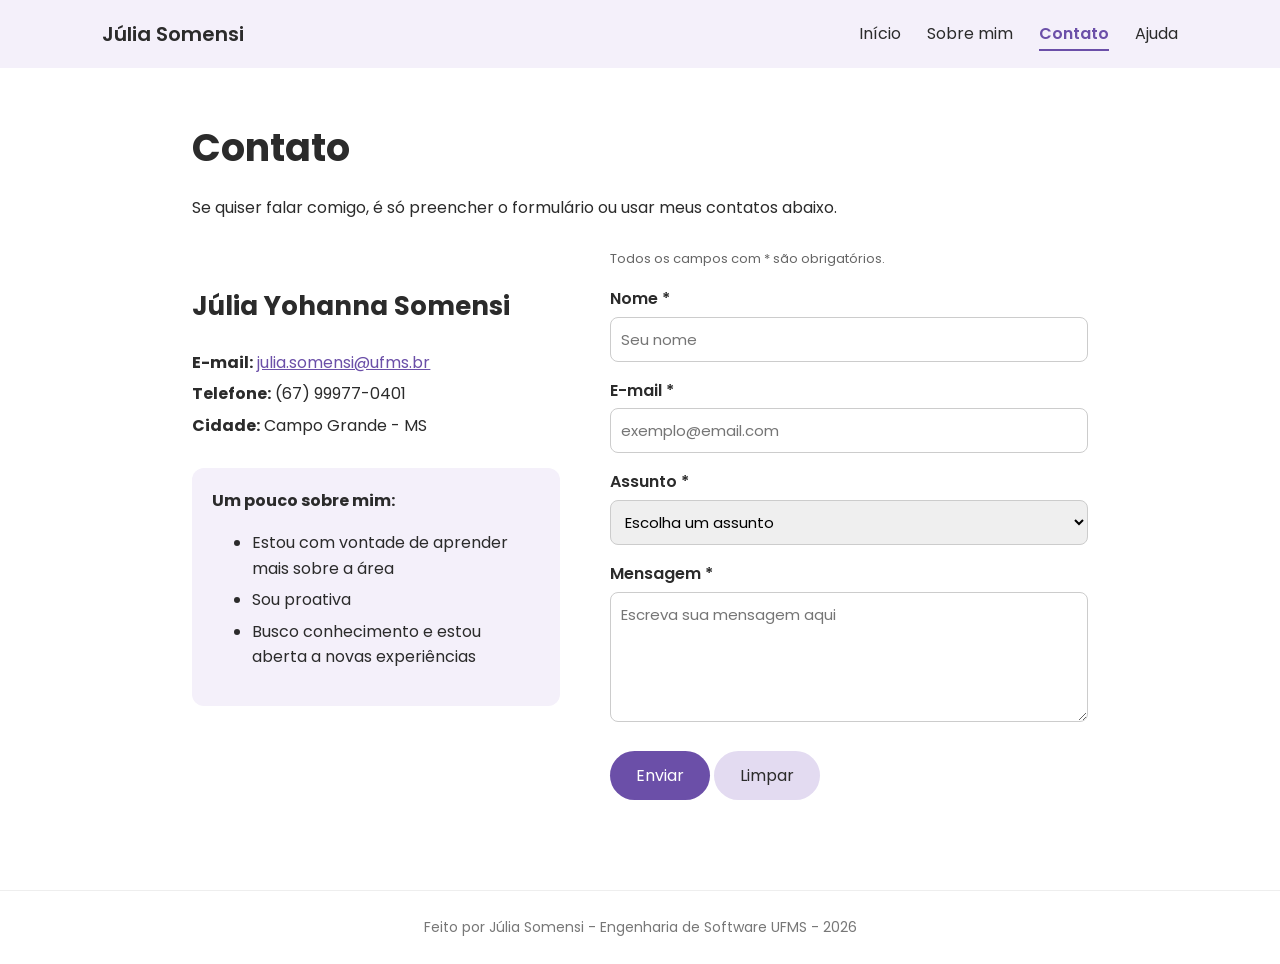
==== contato.html @ b9a3550f "Add files via upload" ====
<!DOCTYPE html>
<html lang="pt-BR">
<head>
  <meta charset="UTF-8">
  <meta name="viewport" content="width=device-width, initial-scale=1.0">
  <title>Contato - Júlia Somensi</title>
  <link href="https://fonts.googleapis.com/css2?family=Poppins:wght@400;600&display=swap" rel="stylesheet">
  <link rel="stylesheet" href="style.css">
</head>
<body>

  <header>
    <a href="index.html" class="nome-menu">Júlia Somensi</a>
    <nav>
      <a href="index.html">Início</a>
      <a href="sobre.html">Sobre mim</a>
      <a href="contato.html" class="ativo">Contato</a>
      <a href="ajuda.html">Ajuda</a>
    </nav>
  </header>

  <main>
    <h1>Contato</h1>
    <p>Se quiser falar comigo, é só preencher o formulário ou usar meus contatos abaixo.</p>

    <div class="contato">
      <div class="info-contato">
        <h2>Júlia Yohanna Somensi</h2>
        <p><strong>E-mail:</strong> <a href="mailto:julia.somensi@ufms.br">julia.somensi@ufms.br</a></p>
        <p><strong>Telefone:</strong> (67) 99977-0401</p>
        <p><strong>Cidade:</strong> Campo Grande - MS</p>

        <div class="sobre-mim-contato">
          <strong>Um pouco sobre mim:</strong>
          <ul>
            <li>Estou com vontade de aprender mais sobre a área</li>
            <li>Sou proativa</li>
            <li>Busco conhecimento e estou aberta a novas experiências</li>
          </ul>
        </div>
      </div>

      <form id="formulario" novalidate>
        <p class="obs">Todos os campos com * são obrigatórios.</p>

        <label for="nome">Nome *</label>
        <input type="text" id="nome" placeholder="Seu nome">
        <p class="erro" id="erro-nome"></p>

        <label for="email">E-mail *</label>
        <input type="email" id="email" placeholder="exemplo@email.com">
        <p class="erro" id="erro-email"></p>

        <label for="assunto">Assunto *</label>
        <select id="assunto">
          <option value="">Escolha um assunto</option>
          <option>Trabalho da faculdade</option>
          <option>Oportunidade de estágio</option>
          <option>Outro</option>
        </select>
        <p class="erro" id="erro-assunto"></p>

        <label for="mensagem">Mensagem *</label>
        <textarea id="mensagem" placeholder="Escreva sua mensagem aqui"></textarea>
        <p class="erro" id="erro-mensagem"></p>

        <div class="botoes-form">
          <button type="submit" class="botao">Enviar</button>
          <button type="reset" class="botao botao-claro">Limpar</button>
        </div>

        <p class="sucesso" id="sucesso" style="display: none;"></p>
      </form>
    </div>
  </main>

  <script>
    // confere se os campos foram preenchidos antes de enviar
    var form = document.getElementById("formulario");

    form.addEventListener("submit", function (e) {
      e.preventDefault();
      var ok = true;

      var nome = document.getElementById("nome").value.trim();
      var email = document.getElementById("email").value.trim();
      var assunto = document.getElementById("assunto").value;
      var mensagem = document.getElementById("mensagem").value.trim();

      document.getElementById("erro-nome").textContent = "";
      document.getElementById("erro-email").textContent = "";
      document.getElementById("erro-assunto").textContent = "";
      document.getElementById("erro-mensagem").textContent = "";
      document.getElementById("sucesso").style.display = "none";

      if (nome === "") {
        document.getElementById("erro-nome").textContent = "Preencha seu nome.";
        ok = false;
      }
      if (email === "" || !email.includes("@") || !email.includes(".")) {
        document.getElementById("erro-email").textContent = "Digite um e-mail válido (ex: nome@email.com).";
        ok = false;
      }
      if (assunto === "") {
        document.getElementById("erro-assunto").textContent = "Escolha um assunto.";
        ok = false;
      }
      if (mensagem === "") {
        document.getElementById("erro-mensagem").textContent = "Escreva uma mensagem.";
        ok = false;
      }

      if (ok) {
        document.getElementById("sucesso").textContent = "Mensagem enviada! Obrigada, " + nome + ". Vou responder assim que puder.";
        document.getElementById("sucesso").style.display = "block";
        form.reset();
      }
    });

    form.addEventListener("reset", function () {
      document.getElementById("erro-nome").textContent = "";
      document.getElementById("erro-email").textContent = "";
      document.getElementById("erro-assunto").textContent = "";
      document.getElementById("erro-mensagem").textContent = "";
    });
  </script>

  <footer>
    Feito por Júlia Somensi - Engenharia de Software UFMS - 2026
  </footer>

</body>
</html>
---- style.css ----
/* estilo do portfolio - julia somensi */

* {
  box-sizing: border-box;
}

body {
  margin: 0;
  font-family: 'Poppins', Arial, sans-serif;
  color: #2b2b2b;
  background-color: #ffffff;
  line-height: 1.6;
}

a {
  color: #6b4fa8;
}

/* menu */
header {
  background-color: #f4f0fa;
  padding: 18px 8%;
  display: flex;
  justify-content: space-between;
  align-items: center;
  flex-wrap: wrap;
  gap: 10px;
}

.nome-menu {
  font-weight: 600;
  font-size: 20px;
  color: #2b2b2b;
  text-decoration: none;
}

nav a {
  text-decoration: none;
  color: #2b2b2b;
  margin-left: 22px;
  padding-bottom: 4px;
}

nav a:hover {
  color: #6b4fa8;
}

/* pagina que esta aberta */
nav a.ativo {
  color: #6b4fa8;
  font-weight: 600;
  border-bottom: 2px solid #6b4fa8;
}

main {
  padding: 50px 8%;
  max-width: 1100px;
  margin: 0 auto;
}

h1 {
  font-size: 38px;
  margin: 0 0 10px;
}

h2 {
  font-size: 26px;
  margin-top: 50px;
}

/* inicio */
.inicio {
  text-align: center;
  padding: 60px 0 30px;
}

.inicio h1 {
  font-size: 72px;
  color: #6b4fa8;
  line-height: 1.1;
}

.inicio p {
  font-size: 22px;
  margin: 10px 0 30px;
}

.botao {
  display: inline-block;
  background-color: #6b4fa8;
  color: white;
  padding: 12px 26px;
  border-radius: 25px;
  text-decoration: none;
  border: none;
  font-family: inherit;
  font-size: 16px;
  cursor: pointer;
}

.botao:hover {
  background-color: #523b85;
}

.botao-claro {
  background-color: #e3dbf1;
  color: #2b2b2b;
}

.botao-claro:hover {
  background-color: #d2c6ea;
}

/* cards dos prototipos */
.prototipos {
  display: grid;
  grid-template-columns: 1fr 1fr;
  gap: 30px;
  margin-top: 25px;
}

.card {
  border: 1px solid #e3dbf1;
  border-radius: 12px;
  overflow: hidden;
  background-color: #fff;
}

.card:hover {
  box-shadow: 0 4px 14px rgba(0, 0, 0, 0.1);
}

.card img {
  width: 100%;
  height: 230px;
  object-fit: contain;
  background-color: #f7f7f7;
  display: block;
  border-bottom: 1px solid #eee;
}

.card-texto {
  padding: 18px;
}

.card-texto h3 {
  margin: 0 0 6px;
}

.card-texto p {
  margin: 0 0 14px;
  font-size: 15px;
  color: #555;
}

.tag {
  display: inline-block;
  font-size: 12px;
  background-color: #f4f0fa;
  color: #6b4fa8;
  padding: 3px 10px;
  border-radius: 10px;
  margin-bottom: 8px;
}

/* sobre mim */
.sobre-topo {
  display: flex;
  gap: 40px;
  align-items: center;
}

.foto {
  width: 200px;
  height: 200px;
  border-radius: 50%;
  background-color: #e3dbf1;
  flex-shrink: 0;
  display: flex;
  align-items: center;
  justify-content: center;
  font-size: 60px;
  color: #6b4fa8;
  font-weight: 600;
}

.hobbies {
  display: grid;
  grid-template-columns: repeat(4, 1fr);
  gap: 20px;
}

.hobby {
  background-color: #f4f0fa;
  border-radius: 12px;
  padding: 20px;
  text-align: center;
}

.hobby span {
  font-size: 40px;
}

.hobby h3 {
  margin: 8px 0 4px;
}

.hobby p {
  margin: 0;
  font-size: 14px;
}

.lista-aprendendo li {
  margin-bottom: 6px;
}

/* contato */
.contato {
  display: grid;
  grid-template-columns: 1fr 1.3fr;
  gap: 50px;
}

.info-contato p {
  margin: 6px 0;
}

.sobre-mim-contato {
  margin-top: 30px;
  padding: 20px;
  background-color: #f4f0fa;
  border-radius: 12px;
}

.sobre-mim-contato li {
  margin-bottom: 6px;
}

form label {
  display: block;
  font-weight: 600;
  margin-top: 16px;
  margin-bottom: 5px;
}

form input,
form select,
form textarea {
  width: 100%;
  padding: 10px;
  border: 1px solid #ccc;
  border-radius: 8px;
  font-family: inherit;
  font-size: 15px;
}

form input:focus,
form select:focus,
form textarea:focus {
  border-color: #6b4fa8;
  outline: 2px solid #e3dbf1;
}

form textarea {
  height: 130px;
  resize: vertical;
}

.obs {
  font-size: 13px;
  color: #666;
}

.erro {
  color: #c0392b;
  font-size: 14px;
  margin: 4px 0 0;
}

.sucesso {
  background-color: #e3f5e5;
  color: #2e7d32;
  padding: 12px;
  border-radius: 8px;
  margin-top: 20px;
}

.botoes-form {
  margin-top: 22px;
}

/* ajuda */
table {
  width: 100%;
  border-collapse: collapse;
  margin-top: 20px;
}

th, td {
  border: 1px solid #e3dbf1;
  padding: 12px;
  text-align: left;
  vertical-align: top;
}

th {
  background-color: #f4f0fa;
}

footer {
  text-align: center;
  padding: 25px;
  font-size: 14px;
  color: #777;
  border-top: 1px solid #eee;
  margin-top: 40px;
}

/* celular */
@media (max-width: 750px) {
  header {
    flex-direction: column;
  }

  nav a {
    margin: 0 10px;
  }

  .inicio h1 {
    font-size: 46px;
  }

  .prototipos,
  .contato {
    grid-template-columns: 1fr;
  }

  .hobbies {
    grid-template-columns: 1fr 1fr;
  }

  .sobre-topo {
    flex-direction: column;
    text-align: center;
  }

  table {
    font-size: 14px;
  }
}
img.foto {
  object-fit: cover;
}
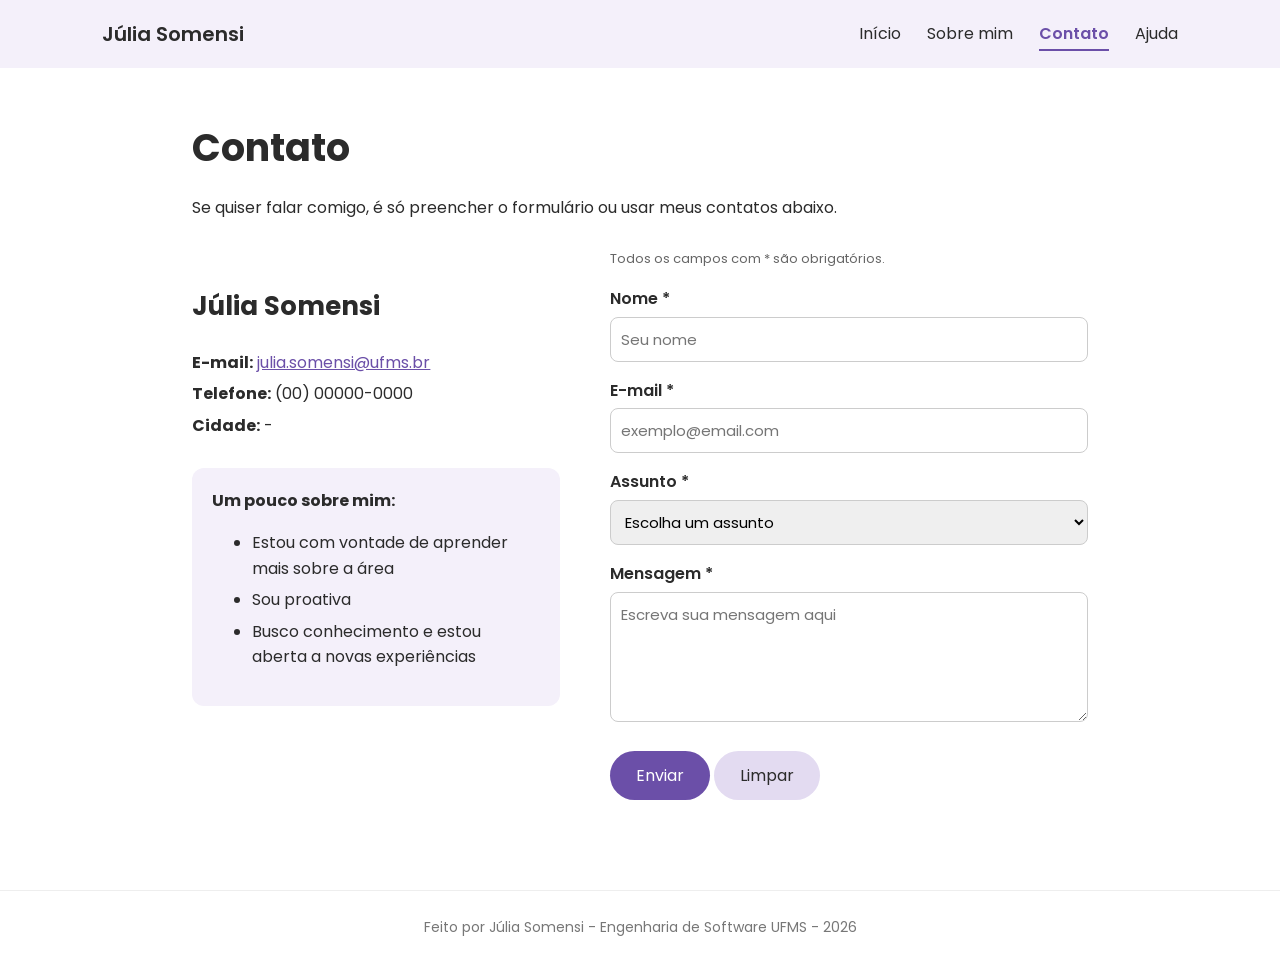
==== commit 2f584718: "Update contato.html" ====
--- a/contato.html
+++ b/contato.html
@@ -25,10 +25,10 @@
 
     <div class="contato">
       <div class="info-contato">
-        <h2>Júlia Yohanna Somensi</h2>
+        <h2>Júlia Somensi</h2>
         <p><strong>E-mail:</strong> <a href="mailto:julia.somensi@ufms.br">julia.somensi@ufms.br</a></p>
-        <p><strong>Telefone:</strong> (67) 99977-0401</p>
-        <p><strong>Cidade:</strong> Campo Grande - MS</p>
+        <p><strong>Telefone:</strong> (00) 00000-0000</p>
+        <p><strong>Cidade:</strong> -</p>
 
         <div class="sobre-mim-contato">
           <strong>Um pouco sobre mim:</strong>
